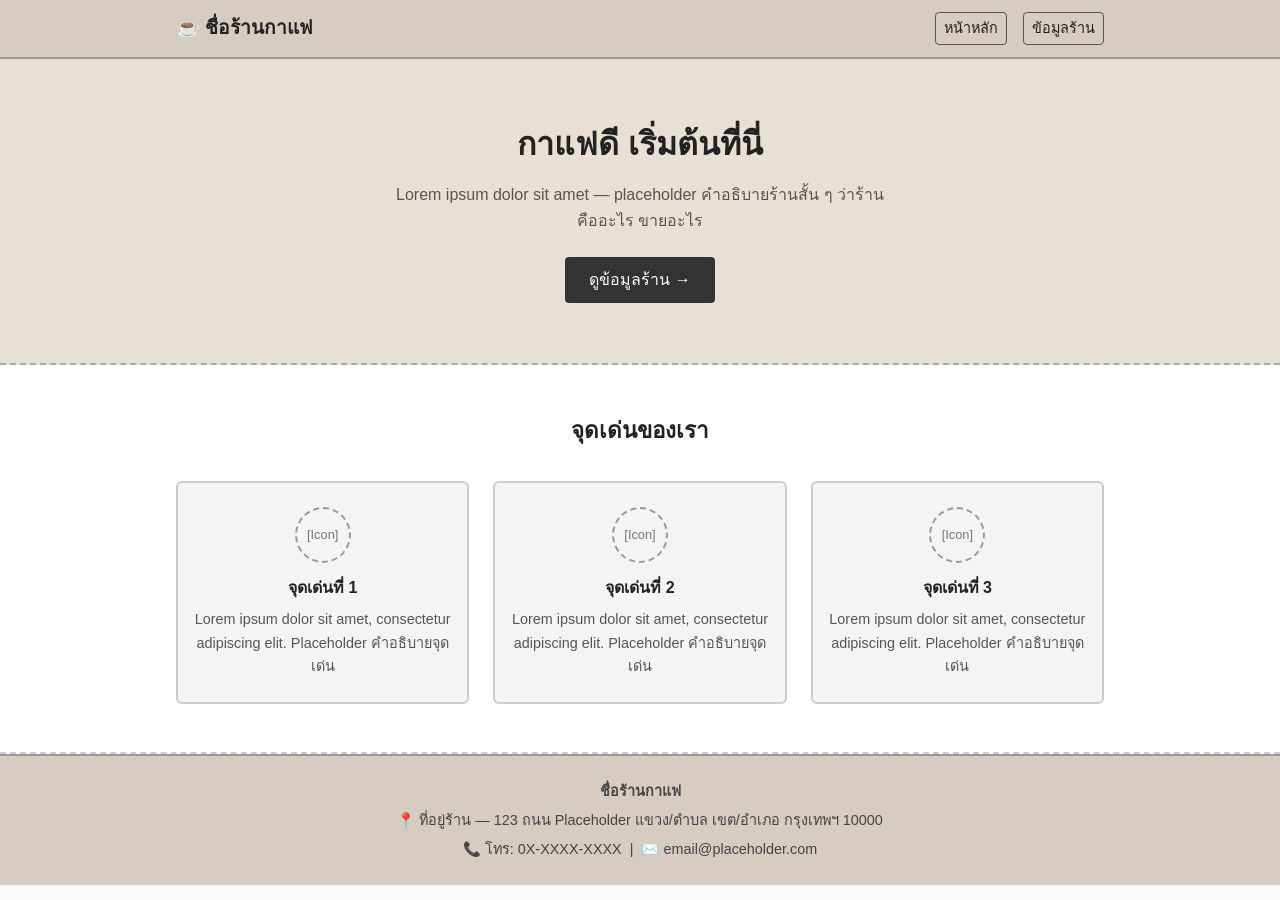
==== index.html @ 0f894d9c "Initial commit: สร้างเว็บขายกาแฟแบบ static 2 หน้า เน้นดูโครงสร้าง (skeleton)" ====
<!DOCTYPE html>
<html lang="th">
<head>
  <meta charset="UTF-8" />
  <meta name="viewport" content="width=device-width, initial-scale=1.0" />
  <title>ชื่อร้านกาแฟ — หน้าหลัก</title>
  <link rel="stylesheet" href="style.css" />
</head>
<body>

  <!-- ===== HEADER ===== -->
  <header class="site-header">
    <div class="container header-inner">
      <a href="index.html" class="logo">☕ ชื่อร้านกาแฟ</a>
      <nav class="nav">
        <a href="index.html">หน้าหลัก</a>
        <a href="info.html">ข้อมูลร้าน</a>
      </nav>
    </div>
  </header>

  <!-- ===== HERO ===== -->
  <section class="hero">
    <div class="container hero-inner">
      <h1 class="hero-title">กาแฟดี เริ่มต้นที่นี่</h1>
      <p class="hero-sub">Lorem ipsum dolor sit amet — placeholder คำอธิบายร้านสั้น ๆ ว่าร้านคืออะไร ขายอะไร</p>
      <a href="info.html" class="btn-cta">ดูข้อมูลร้าน →</a>
    </div>
  </section>

  <!-- ===== FEATURES (จุดเด่น 3 ข้อ) ===== -->
  <section class="features">
    <div class="container">
      <h2 class="section-title">จุดเด่นของเรา</h2>
      <div class="features-grid">

        <!-- Feature 1 -->
        <div class="feature-card">
          <div class="feature-icon">[Icon]</div>
          <h3>จุดเด่นที่ 1</h3>
          <p>Lorem ipsum dolor sit amet, consectetur adipiscing elit. Placeholder คำอธิบายจุดเด่น</p>
        </div>

        <!-- Feature 2 -->
        <div class="feature-card">
          <div class="feature-icon">[Icon]</div>
          <h3>จุดเด่นที่ 2</h3>
          <p>Lorem ipsum dolor sit amet, consectetur adipiscing elit. Placeholder คำอธิบายจุดเด่น</p>
        </div>

        <!-- Feature 3 -->
        <div class="feature-card">
          <div class="feature-icon">[Icon]</div>
          <h3>จุดเด่นที่ 3</h3>
          <p>Lorem ipsum dolor sit amet, consectetur adipiscing elit. Placeholder คำอธิบายจุดเด่น</p>
        </div>

      </div>
    </div>
  </section>

  <!-- ===== FOOTER ===== -->
  <footer class="site-footer">
    <div class="container footer-inner">
      <p><strong>ชื่อร้านกาแฟ</strong></p>
      <p>📍 ที่อยู่ร้าน — 123 ถนน Placeholder แขวง/ตำบล เขต/อำเภอ กรุงเทพฯ 10000</p>
      <p>📞 โทร: 0X-XXXX-XXXX &nbsp;|&nbsp; ✉️ email@placeholder.com</p>
    </div>
  </footer>

</body>
</html>
---- style.css ----
/* ============================================================
   style.css — Coffee Shop Skeleton
   โครงสร้าง CSS สำหรับ 2 หน้า: index.html & info.html
   ============================================================ */

/* ----- RESET & BASE ----- */
*, *::before, *::after {
  box-sizing: border-box;
  margin: 0;
  padding: 0;
}

body {
  font-family: sans-serif;
  font-size: 16px;
  line-height: 1.6;
  color: #222;
  background: #f9f9f9;
}

a {
  color: inherit;
  text-decoration: none;
}

ul {
  list-style: none;
}

/* ----- CONTAINER ----- */
.container {
  width: 100%;
  max-width: 960px;
  margin: 0 auto;
  padding: 0 16px;
}


/* ============================================================
   HEADER
   ============================================================ */
.site-header {
  background: #d6ccc2;        /* placeholder สี header */
  border-bottom: 2px solid #999;
  padding: 12px 0;
}

.header-inner {
  display: flex;
  align-items: center;
  justify-content: space-between;
  flex-wrap: wrap;
  gap: 8px;
}

.logo {
  font-size: 1.2rem;
  font-weight: bold;
}

/* ----- NAV ----- */
.nav {
  display: flex;
  gap: 16px;
}

.nav a {
  padding: 4px 8px;
  border: 1px solid #555;
  border-radius: 4px;
  font-size: 0.9rem;
}

.nav a:hover {
  background: #bbb;
}


/* ============================================================
   HERO (index.html)
   ============================================================ */
.hero {
  background: #e9e0d5;        /* placeholder สี hero */
  border-bottom: 2px dashed #aaa;
  padding: 60px 0;
}

.hero-inner {
  text-align: center;
}

.hero-title {
  font-size: 2rem;
  margin-bottom: 12px;
}

.hero-sub {
  font-size: 1rem;
  color: #555;
  margin-bottom: 24px;
  max-width: 500px;
  margin-left: auto;
  margin-right: auto;
}

/* ----- CTA BUTTON ----- */
.btn-cta {
  display: inline-block;
  padding: 10px 24px;
  background: #333;
  color: #fff;
  border-radius: 4px;
  font-size: 1rem;
}

.btn-cta:hover {
  background: #555;
}


/* ============================================================
   FEATURES SECTION (index.html)
   ============================================================ */
.features {
  padding: 48px 0;
  background: #fff;
  border-bottom: 2px dashed #ccc;
}

.section-title {
  text-align: center;
  margin-bottom: 32px;
  font-size: 1.4rem;
}

/* ----- 3-COLUMN GRID ----- */
.features-grid {
  display: grid;
  grid-template-columns: repeat(3, 1fr);
  gap: 24px;
}

/* ----- FEATURE CARD ----- */
.feature-card {
  border: 2px solid #ccc;
  border-radius: 6px;
  padding: 24px 16px;
  background: #f4f4f4;
  text-align: center;
}

.feature-icon {
  width: 56px;
  height: 56px;
  border: 2px dashed #999;
  border-radius: 50%;
  display: flex;
  align-items: center;
  justify-content: center;
  margin: 0 auto 12px;
  font-size: 0.8rem;
  color: #777;
}

.feature-card h3 {
  margin-bottom: 8px;
  font-size: 1rem;
}

.feature-card p {
  font-size: 0.9rem;
  color: #555;
}


/* ============================================================
   PAGE TITLE (info.html)
   ============================================================ */
.page-title {
  background: #e9e0d5;
  border-bottom: 2px dashed #aaa;
  padding: 32px 0;
}

.page-title h1 {
  font-size: 1.8rem;
  margin-bottom: 8px;
}

.page-title p {
  color: #555;
  font-size: 0.95rem;
}


/* ============================================================
   SHOP INFO — 2-COLUMN LAYOUT (info.html)
   ============================================================ */
.shop-info {
  padding: 48px 0;
  background: #fff;
  border-bottom: 2px dashed #ccc;
}

/* ----- 2-COLUMN GRID ----- */
.info-grid {
  display: grid;
  grid-template-columns: 1fr 1fr;  /* ซ้าย | ขวา */
  gap: 32px;
  align-items: start;
}

/* ----- LEFT: ข้อมูลร้าน ----- */
.info-details h2 {
  font-size: 1.2rem;
  margin-bottom: 20px;
  border-bottom: 1px solid #ddd;
  padding-bottom: 8px;
}

.info-block {
  margin-bottom: 24px;
}

.info-block h3 {
  font-size: 0.95rem;
  margin-bottom: 8px;
  color: #333;
}

.info-block p {
  font-size: 0.9rem;
  color: #555;
}

/* ----- HOURS LIST ----- */
.hours-list li {
  display: flex;
  justify-content: space-between;
  padding: 4px 0;
  border-bottom: 1px dotted #ddd;
  font-size: 0.9rem;
  color: #555;
}

/* ----- RIGHT: แผนที่ ----- */
.info-map h2 {
  font-size: 1.2rem;
  margin-bottom: 20px;
  border-bottom: 1px solid #ddd;
  padding-bottom: 8px;
}

.map-placeholder {
  width: 100%;
  height: 240px;
  background: #ddd;
  border: 2px dashed #999;
  border-radius: 6px;
  display: flex;
  flex-direction: column;
  align-items: center;
  justify-content: center;
  text-align: center;
  color: #666;
  font-size: 0.95rem;
  line-height: 2;
}


/* ============================================================
   MENU TABLE (info.html)
   ============================================================ */
.menu-section {
  padding: 48px 0;
  background: #f9f9f9;
  border-bottom: 2px dashed #ccc;
}

.menu-section h2 {
  font-size: 1.2rem;
  margin-bottom: 20px;
}

.menu-table {
  width: 100%;
  border-collapse: collapse;
  font-size: 0.9rem;
}

.menu-table thead {
  background: #d6ccc2;
}

.menu-table th,
.menu-table td {
  border: 1px solid #ccc;
  padding: 10px 12px;
  text-align: left;
  vertical-align: top;
}

.menu-table tbody tr:nth-child(even) {
  background: #f0ece8;
}

.menu-table tbody tr:hover {
  background: #e6dfd8;
}


/* ============================================================
   FOOTER
   ============================================================ */
.site-footer {
  background: #d6ccc2;
  border-top: 2px solid #999;
  padding: 24px 0;
}

.footer-inner {
  text-align: center;
  font-size: 0.9rem;
  color: #444;
  display: flex;
  flex-direction: column;
  gap: 6px;
}


/* ============================================================
   RESPONSIVE — MOBILE (max-width: 600px)
   ============================================================ */
@media (max-width: 600px) {

  /* Hero */
  .hero {
    padding: 40px 0;
  }

  .hero-title {
    font-size: 1.4rem;
  }

  /* Features: 3 คอลัมน์ → 1 คอลัมน์ */
  .features-grid {
    grid-template-columns: 1fr;
  }

  /* Info: 2 คอลัมน์ → 1 คอลัมน์ (ซ้ายก่อน ขวาทีหลัง) */
  .info-grid {
    grid-template-columns: 1fr;
  }

  /* Table scroll แนวนอนบน mobile */
  .menu-section {
    overflow-x: auto;
  }

  .menu-table {
    min-width: 480px;
  }
}
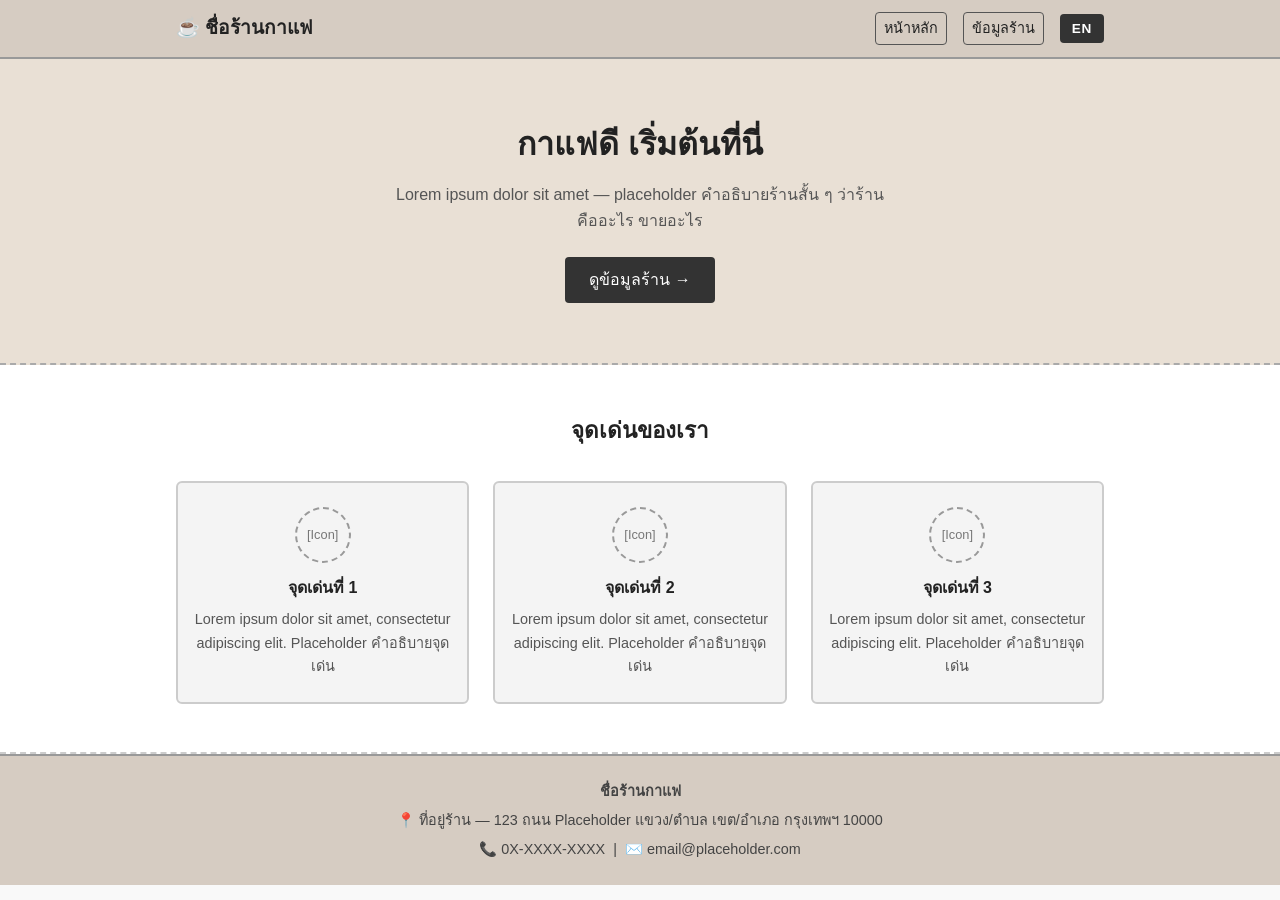
==== commit ab4771e0: "AI update: ขอเพิ่ม ภาษา Eng ด้วย สามารถสลับภาษาได้ TH:EN" ====
--- a/index.html
+++ b/index.html
@@ -11,10 +11,11 @@
   <!-- ===== HEADER ===== -->
   <header class="site-header">
     <div class="container header-inner">
-      <a href="index.html" class="logo">☕ ชื่อร้านกาแฟ</a>
+      <a href="index.html" class="logo">☕ <span data-th="ชื่อร้านกาแฟ" data-en="Coffee Shop Name">ชื่อร้านกาแฟ</span></a>
       <nav class="nav">
-        <a href="index.html">หน้าหลัก</a>
-        <a href="info.html">ข้อมูลร้าน</a>
+        <a href="index.html" data-th="หน้าหลัก" data-en="Home">หน้าหลัก</a>
+        <a href="info.html" data-th="ข้อมูลร้าน" data-en="About">ข้อมูลร้าน</a>
+        <button class="lang-toggle" id="langToggle" aria-label="Switch language">EN</button>
       </nav>
     </div>
   </header>
@@ -22,37 +23,37 @@
   <!-- ===== HERO ===== -->
   <section class="hero">
     <div class="container hero-inner">
-      <h1 class="hero-title">กาแฟดี เริ่มต้นที่นี่</h1>
-      <p class="hero-sub">Lorem ipsum dolor sit amet — placeholder คำอธิบายร้านสั้น ๆ ว่าร้านคืออะไร ขายอะไร</p>
-      <a href="info.html" class="btn-cta">ดูข้อมูลร้าน →</a>
+      <h1 class="hero-title" data-th="กาแฟดี เริ่มต้นที่นี่" data-en="Great Coffee Starts Here">กาแฟดี เริ่มต้นที่นี่</h1>
+      <p class="hero-sub" data-th="Lorem ipsum dolor sit amet — placeholder คำอธิบายร้านสั้น ๆ ว่าร้านคืออะไร ขายอะไร" data-en="Lorem ipsum dolor sit amet — a short placeholder description of what the shop is and what we offer.">Lorem ipsum dolor sit amet — placeholder คำอธิบายร้านสั้น ๆ ว่าร้านคืออะไร ขายอะไร</p>
+      <a href="info.html" class="btn-cta" data-th="ดูข้อมูลร้าน →" data-en="Shop Info →">ดูข้อมูลร้าน →</a>
     </div>
   </section>
 
   <!-- ===== FEATURES (จุดเด่น 3 ข้อ) ===== -->
   <section class="features">
     <div class="container">
-      <h2 class="section-title">จุดเด่นของเรา</h2>
+      <h2 class="section-title" data-th="จุดเด่นของเรา" data-en="Our Highlights">จุดเด่นของเรา</h2>
       <div class="features-grid">
 
         <!-- Feature 1 -->
         <div class="feature-card">
           <div class="feature-icon">[Icon]</div>
-          <h3>จุดเด่นที่ 1</h3>
-          <p>Lorem ipsum dolor sit amet, consectetur adipiscing elit. Placeholder คำอธิบายจุดเด่น</p>
+          <h3 data-th="จุดเด่นที่ 1" data-en="Highlight #1">จุดเด่นที่ 1</h3>
+          <p data-th="Lorem ipsum dolor sit amet, consectetur adipiscing elit. Placeholder คำอธิบายจุดเด่น" data-en="Lorem ipsum dolor sit amet, consectetur adipiscing elit. Placeholder feature description.">Lorem ipsum dolor sit amet, consectetur adipiscing elit. Placeholder คำอธิบายจุดเด่น</p>
         </div>
 
         <!-- Feature 2 -->
         <div class="feature-card">
           <div class="feature-icon">[Icon]</div>
-          <h3>จุดเด่นที่ 2</h3>
-          <p>Lorem ipsum dolor sit amet, consectetur adipiscing elit. Placeholder คำอธิบายจุดเด่น</p>
+          <h3 data-th="จุดเด่นที่ 2" data-en="Highlight #2">จุดเด่นที่ 2</h3>
+          <p data-th="Lorem ipsum dolor sit amet, consectetur adipiscing elit. Placeholder คำอธิบายจุดเด่น" data-en="Lorem ipsum dolor sit amet, consectetur adipiscing elit. Placeholder feature description.">Lorem ipsum dolor sit amet, consectetur adipiscing elit. Placeholder คำอธิบายจุดเด่น</p>
         </div>
 
         <!-- Feature 3 -->
         <div class="feature-card">
           <div class="feature-icon">[Icon]</div>
-          <h3>จุดเด่นที่ 3</h3>
-          <p>Lorem ipsum dolor sit amet, consectetur adipiscing elit. Placeholder คำอธิบายจุดเด่น</p>
+          <h3 data-th="จุดเด่นที่ 3" data-en="Highlight #3">จุดเด่นที่ 3</h3>
+          <p data-th="Lorem ipsum dolor sit amet, consectetur adipiscing elit. Placeholder คำอธิบายจุดเด่น" data-en="Lorem ipsum dolor sit amet, consectetur adipiscing elit. Placeholder feature description.">Lorem ipsum dolor sit amet, consectetur adipiscing elit. Placeholder คำอธิบายจุดเด่น</p>
         </div>
 
       </div>
@@ -62,11 +63,12 @@
   <!-- ===== FOOTER ===== -->
   <footer class="site-footer">
     <div class="container footer-inner">
-      <p><strong>ชื่อร้านกาแฟ</strong></p>
-      <p>📍 ที่อยู่ร้าน — 123 ถนน Placeholder แขวง/ตำบล เขต/อำเภอ กรุงเทพฯ 10000</p>
-      <p>📞 โทร: 0X-XXXX-XXXX &nbsp;|&nbsp; ✉️ email@placeholder.com</p>
+      <p><strong data-th="ชื่อร้านกาแฟ" data-en="Coffee Shop Name">ชื่อร้านกาแฟ</strong></p>
+      <p data-th="📍 ที่อยู่ร้าน — 123 ถนน Placeholder แขวง/ตำบล เขต/อำเภอ กรุงเทพฯ 10000" data-en="📍 Shop Address — 123 Placeholder Rd, Sub-district, District, Bangkok 10000">📍 ที่อยู่ร้าน — 123 ถนน Placeholder แขวง/ตำบล เขต/อำเภอ กรุงเทพฯ 10000</p>
+      <p>📞 0X-XXXX-XXXX &nbsp;|&nbsp; ✉️ email@placeholder.com</p>
     </div>
   </footer>
 
+  <script src="lang.js"></script>
 </body>
 </html>
--- a/style.css
+++ b/style.css
@@ -40,7 +40,7 @@
    HEADER
    ============================================================ */
 .site-header {
-  background: #d6ccc2;        /* placeholder สี header */
+  background: #d6ccc2;
   border-bottom: 2px solid #999;
   padding: 12px 0;
 }
@@ -61,6 +61,7 @@
 /* ----- NAV ----- */
 .nav {
   display: flex;
+  align-items: center;
   gap: 16px;
 }
 
@@ -75,12 +76,31 @@
   background: #bbb;
 }
 
+/* ----- LANGUAGE TOGGLE BUTTON ----- */
+.lang-toggle {
+  padding: 4px 12px;
+  background: #333;
+  color: #fff;
+  border: none;
+  border-radius: 4px;
+  font-size: 0.85rem;
+  font-weight: bold;
+  cursor: pointer;
+  letter-spacing: 0.05em;
+  transition: background 0.2s;
+  line-height: 1.6;
+}
+
+.lang-toggle:hover {
+  background: #555;
+}
+
 
 /* ============================================================
    HERO (index.html)
    ============================================================ */
 .hero {
-  background: #e9e0d5;        /* placeholder สี hero */
+  background: #e9e0d5;
   border-bottom: 2px dashed #aaa;
   padding: 60px 0;
 }
@@ -205,7 +225,7 @@
 /* ----- 2-COLUMN GRID ----- */
 .info-grid {
   display: grid;
-  grid-template-columns: 1fr 1fr;  /* ซ้าย | ขวา */
+  grid-template-columns: 1fr 1fr;
   gap: 32px;
   align-items: start;
 }
@@ -347,7 +367,7 @@
     grid-template-columns: 1fr;
   }
 
-  /* Info: 2 คอลัมน์ → 1 คอลัมน์ (ซ้ายก่อน ขวาทีหลัง) */
+  /* Info: 2 คอลัมน์ → 1 คอลัมน์ */
   .info-grid {
     grid-template-columns: 1fr;
   }
@@ -360,4 +380,10 @@
   .menu-table {
     min-width: 480px;
   }
-}
+
+  /* Nav wrap on mobile */
+  .nav {
+    flex-wrap: wrap;
+    gap: 8px;
+  }
+}
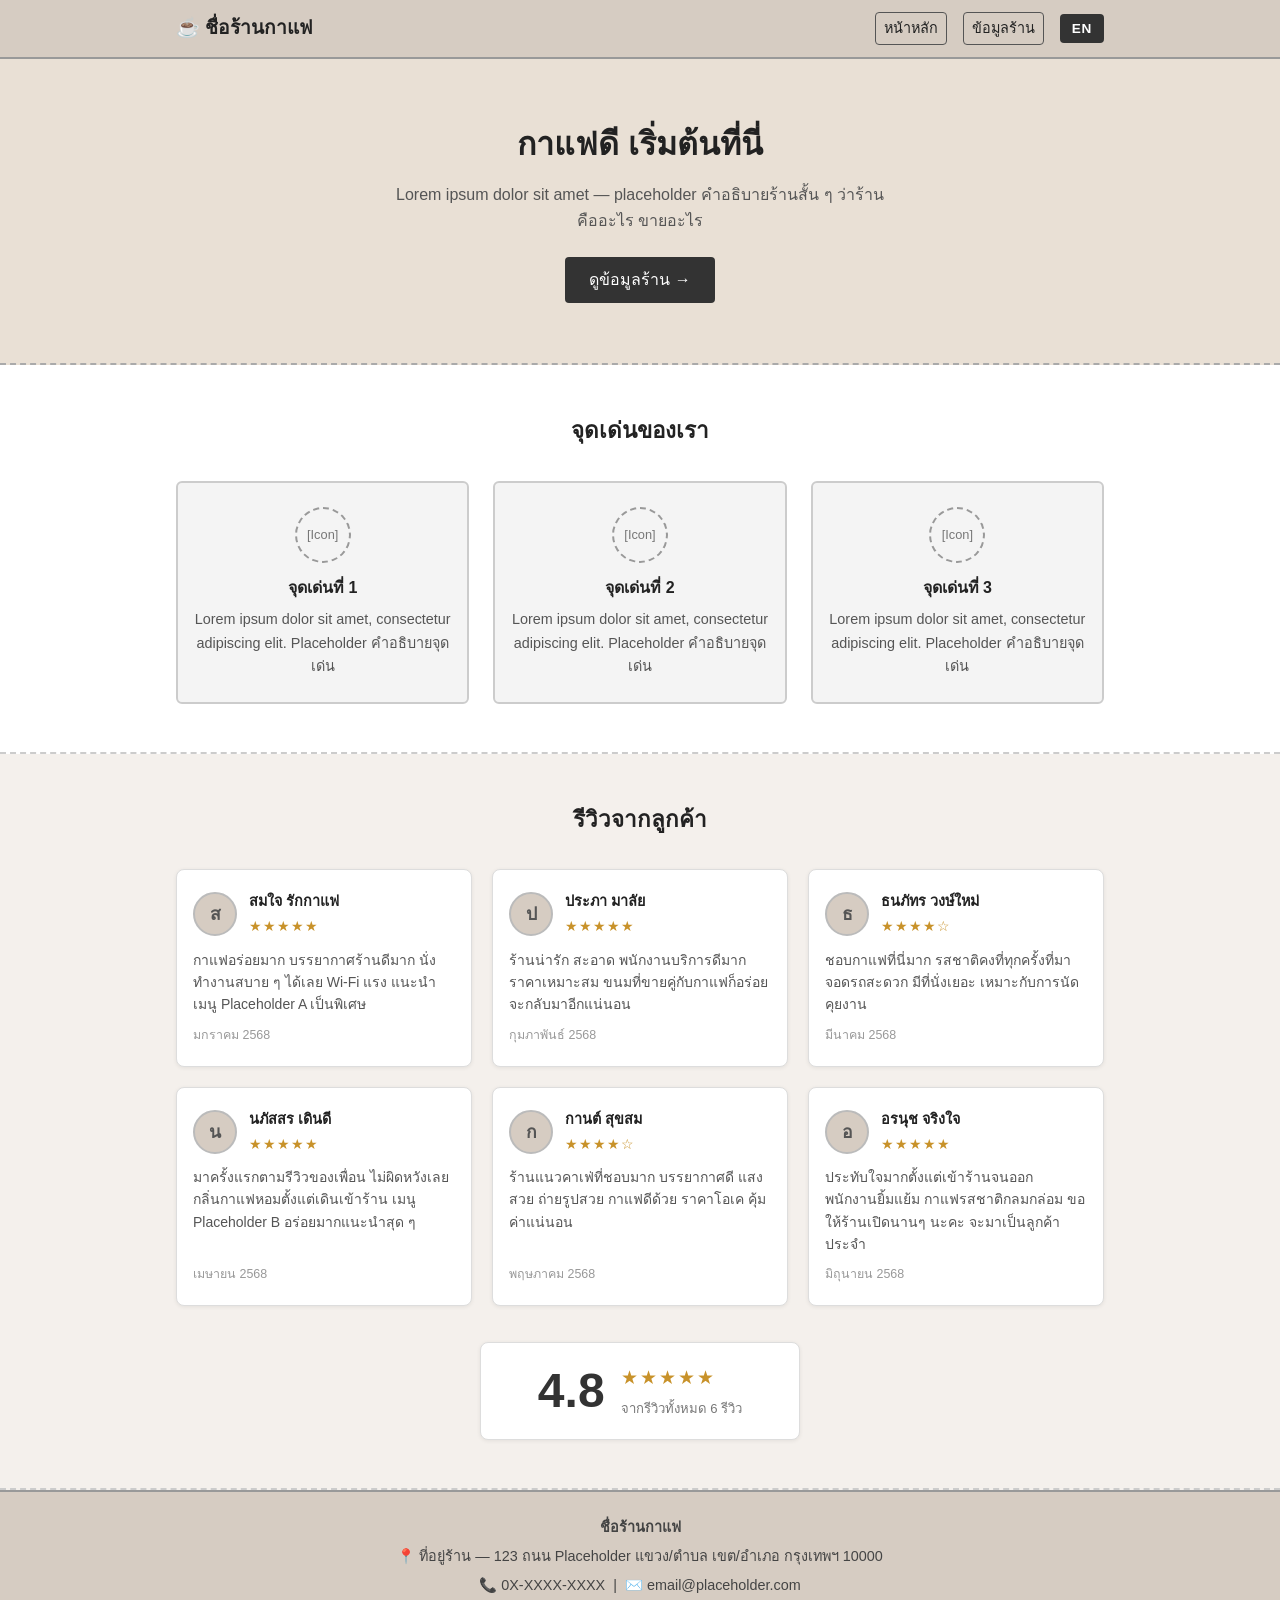
==== commit 1d449f48: "AI update: ขอเพิ่ม หน้า landing page ให้มี ส่วนของ รีวิว จากลูกค้าด้วย" ====
--- a/index.html
+++ b/index.html
@@ -60,6 +60,104 @@
     </div>
   </section>
 
+  <!-- ===== REVIEWS (รีวิวจากลูกค้า) ===== -->
+  <section class="reviews">
+    <div class="container">
+      <h2 class="section-title" data-th="รีวิวจากลูกค้า" data-en="Customer Reviews">รีวิวจากลูกค้า</h2>
+      <div class="reviews-grid">
+
+        <!-- Review 1 -->
+        <article class="review-card">
+          <div class="review-header">
+            <div class="review-avatar">ส</div>
+            <div class="review-meta">
+              <span class="review-name" data-th="สมใจ รักกาแฟ" data-en="Somjai R.">สมใจ รักกาแฟ</span>
+              <span class="review-stars" aria-label="5 stars">★★★★★</span>
+            </div>
+          </div>
+          <p class="review-text" data-th="กาแฟอร่อยมาก บรรยากาศร้านดีมาก นั่งทำงานสบาย ๆ ได้เลย Wi-Fi แรง แนะนำเมนู Placeholder A เป็นพิเศษ" data-en="Really delicious coffee, great atmosphere. Perfect place to work. Fast Wi-Fi. Highly recommend Menu Placeholder A!">กาแฟอร่อยมาก บรรยากาศร้านดีมาก นั่งทำงานสบาย ๆ ได้เลย Wi-Fi แรง แนะนำเมนู Placeholder A เป็นพิเศษ</p>
+          <span class="review-date" data-th="มกราคม 2568" data-en="January 2025">มกราคม 2568</span>
+        </article>
+
+        <!-- Review 2 -->
+        <article class="review-card">
+          <div class="review-header">
+            <div class="review-avatar">ป</div>
+            <div class="review-meta">
+              <span class="review-name" data-th="ประภา มาลัย" data-en="Prapha M.">ประภา มาลัย</span>
+              <span class="review-stars" aria-label="5 stars">★★★★★</span>
+            </div>
+          </div>
+          <p class="review-text" data-th="ร้านน่ารัก สะอาด พนักงานบริการดีมาก ราคาเหมาะสม ขนมที่ขายคู่กับกาแฟก็อร่อย จะกลับมาอีกแน่นอน" data-en="Cute and clean shop, excellent service, reasonable prices. The pastries that come with the coffee are delicious. Definitely coming back!">ร้านน่ารัก สะอาด พนักงานบริการดีมาก ราคาเหมาะสม ขนมที่ขายคู่กับกาแฟก็อร่อย จะกลับมาอีกแน่นอน</p>
+          <span class="review-date" data-th="กุมภาพันธ์ 2568" data-en="February 2025">กุมภาพันธ์ 2568</span>
+        </article>
+
+        <!-- Review 3 -->
+        <article class="review-card">
+          <div class="review-header">
+            <div class="review-avatar">ธ</div>
+            <div class="review-meta">
+              <span class="review-name" data-th="ธนภัทร วงษ์ใหม่" data-en="Thanapat W.">ธนภัทร วงษ์ใหม่</span>
+              <span class="review-stars" aria-label="4 stars">★★★★☆</span>
+            </div>
+          </div>
+          <p class="review-text" data-th="ชอบกาแฟที่นี่มาก รสชาติคงที่ทุกครั้งที่มา จอดรถสะดวก มีที่นั่งเยอะ เหมาะกับการนัดคุยงาน" data-en="Love the coffee here — consistent taste every visit. Easy parking, plenty of seating. Great spot for business meetings.">ชอบกาแฟที่นี่มาก รสชาติคงที่ทุกครั้งที่มา จอดรถสะดวก มีที่นั่งเยอะ เหมาะกับการนัดคุยงาน</p>
+          <span class="review-date" data-th="มีนาคม 2568" data-en="March 2025">มีนาคม 2568</span>
+        </article>
+
+        <!-- Review 4 -->
+        <article class="review-card">
+          <div class="review-header">
+            <div class="review-avatar">น</div>
+            <div class="review-meta">
+              <span class="review-name" data-th="นภัสสร เดินดี" data-en="Naphatsorn D.">นภัสสร เดินดี</span>
+              <span class="review-stars" aria-label="5 stars">★★★★★</span>
+            </div>
+          </div>
+          <p class="review-text" data-th="มาครั้งแรกตามรีวิวของเพื่อน ไม่ผิดหวังเลย กลิ่นกาแฟหอมตั้งแต่เดินเข้าร้าน เมนู Placeholder B อร่อยมากแนะนำสุด ๆ" data-en="First visit after a friend's recommendation — not disappointed at all! The coffee aroma hits you the moment you walk in. Menu Placeholder B is a must-try.">มาครั้งแรกตามรีวิวของเพื่อน ไม่ผิดหวังเลย กลิ่นกาแฟหอมตั้งแต่เดินเข้าร้าน เมนู Placeholder B อร่อยมากแนะนำสุด ๆ</p>
+          <span class="review-date" data-th="เมษายน 2568" data-en="April 2025">เมษายน 2568</span>
+        </article>
+
+        <!-- Review 5 -->
+        <article class="review-card">
+          <div class="review-header">
+            <div class="review-avatar">ก</div>
+            <div class="review-meta">
+              <span class="review-name" data-th="กานต์ สุขสม" data-en="Karn S.">กานต์ สุขสม</span>
+              <span class="review-stars" aria-label="4 stars">★★★★☆</span>
+            </div>
+          </div>
+          <p class="review-text" data-th="ร้านแนวคาเฟ่ที่ชอบมาก บรรยากาศดี แสงสวย ถ่ายรูปสวย กาแฟดีด้วย ราคาโอเค คุ้มค่าแน่นอน" data-en="Love this café-style shop. Great vibe, beautiful lighting — very photogenic. Good coffee too and reasonable pricing. Worth every baht.">ร้านแนวคาเฟ่ที่ชอบมาก บรรยากาศดี แสงสวย ถ่ายรูปสวย กาแฟดีด้วย ราคาโอเค คุ้มค่าแน่นอน</p>
+          <span class="review-date" data-th="พฤษภาคม 2568" data-en="May 2025">พฤษภาคม 2568</span>
+        </article>
+
+        <!-- Review 6 -->
+        <article class="review-card">
+          <div class="review-header">
+            <div class="review-avatar">อ</div>
+            <div class="review-meta">
+              <span class="review-name" data-th="อรนุช จริงใจ" data-en="Oranooch J.">อรนุช จริงใจ</span>
+              <span class="review-stars" aria-label="5 stars">★★★★★</span>
+            </div>
+          </div>
+          <p class="review-text" data-th="ประทับใจมากตั้งแต่เข้าร้านจนออก พนักงานยิ้มแย้ม กาแฟรสชาติกลมกล่อม ขอให้ร้านเปิดนานๆ นะคะ จะมาเป็นลูกค้าประจำ" data-en="Impressed from the moment I walked in until I left. Friendly staff, smooth and well-rounded coffee flavor. Hope the shop stays open for a long time — I'll be a regular!">ประทับใจมากตั้งแต่เข้าร้านจนออก พนักงานยิ้มแย้ม กาแฟรสชาติกลมกล่อม ขอให้ร้านเปิดนานๆ นะคะ จะมาเป็นลูกค้าประจำ</p>
+          <span class="review-date" data-th="มิถุนายน 2568" data-en="June 2025">มิถุนายน 2568</span>
+        </article>
+
+      </div>
+
+      <!-- Overall Rating Summary -->
+      <div class="reviews-summary">
+        <div class="summary-score">4.8</div>
+        <div class="summary-info">
+          <div class="summary-stars" aria-label="4.8 out of 5 stars">★★★★★</div>
+          <p class="summary-count" data-th="จากรีวิวทั้งหมด 6 รีวิว" data-en="Based on 6 reviews">จากรีวิวทั้งหมด 6 รีวิว</p>
+        </div>
+      </div>
+
+    </div>
+  </section>
+
   <!-- ===== FOOTER ===== -->
   <footer class="site-footer">
     <div class="container footer-inner">
--- a/style.css
+++ b/style.css
@@ -194,6 +194,130 @@
 
 
 /* ============================================================
+   REVIEWS SECTION (index.html)
+   ============================================================ */
+.reviews {
+  padding: 48px 0;
+  background: #f4f0ec;
+  border-bottom: 2px dashed #ccc;
+}
+
+/* ----- 3-COLUMN GRID (cards) ----- */
+.reviews-grid {
+  display: grid;
+  grid-template-columns: repeat(3, 1fr);
+  gap: 20px;
+  margin-bottom: 36px;
+}
+
+/* ----- REVIEW CARD ----- */
+.review-card {
+  background: #fff;
+  border: 1px solid #ddd;
+  border-radius: 8px;
+  padding: 20px 16px;
+  display: flex;
+  flex-direction: column;
+  gap: 10px;
+  box-shadow: 0 1px 4px rgba(0,0,0,0.07);
+}
+
+/* ----- HEADER: avatar + name/stars ----- */
+.review-header {
+  display: flex;
+  align-items: center;
+  gap: 12px;
+}
+
+.review-avatar {
+  width: 44px;
+  height: 44px;
+  border-radius: 50%;
+  background: #d6ccc2;
+  border: 2px solid #bbb;
+  display: flex;
+  align-items: center;
+  justify-content: center;
+  font-size: 1.1rem;
+  font-weight: bold;
+  color: #555;
+  flex-shrink: 0;
+}
+
+.review-meta {
+  display: flex;
+  flex-direction: column;
+  gap: 2px;
+}
+
+.review-name {
+  font-weight: bold;
+  font-size: 0.9rem;
+  color: #222;
+}
+
+.review-stars {
+  color: #c8922a;
+  font-size: 0.9rem;
+  letter-spacing: 1px;
+}
+
+/* ----- BODY: review text ----- */
+.review-text {
+  font-size: 0.875rem;
+  color: #555;
+  line-height: 1.6;
+  flex: 1;
+}
+
+/* ----- FOOTER: date ----- */
+.review-date {
+  font-size: 0.78rem;
+  color: #999;
+  display: block;
+}
+
+/* ----- OVERALL RATING SUMMARY ----- */
+.reviews-summary {
+  display: flex;
+  align-items: center;
+  justify-content: center;
+  gap: 16px;
+  background: #fff;
+  border: 1px solid #ddd;
+  border-radius: 8px;
+  padding: 20px 28px;
+  max-width: 320px;
+  margin: 0 auto;
+  box-shadow: 0 1px 4px rgba(0,0,0,0.07);
+}
+
+.summary-score {
+  font-size: 3rem;
+  font-weight: bold;
+  color: #333;
+  line-height: 1;
+}
+
+.summary-info {
+  display: flex;
+  flex-direction: column;
+  gap: 4px;
+}
+
+.summary-stars {
+  color: #c8922a;
+  font-size: 1.2rem;
+  letter-spacing: 2px;
+}
+
+.summary-count {
+  font-size: 0.82rem;
+  color: #777;
+}
+
+
+/* ============================================================
    PAGE TITLE (info.html)
    ============================================================ */
 .page-title {
@@ -349,6 +473,17 @@
 
 
 /* ============================================================
+   RESPONSIVE — TABLET (max-width: 768px)
+   ============================================================ */
+@media (max-width: 768px) {
+  /* Reviews: 3 คอลัมน์ → 2 คอลัมน์ */
+  .reviews-grid {
+    grid-template-columns: repeat(2, 1fr);
+  }
+}
+
+
+/* ============================================================
    RESPONSIVE — MOBILE (max-width: 600px)
    ============================================================ */
 @media (max-width: 600px) {
@@ -364,6 +499,11 @@
 
   /* Features: 3 คอลัมน์ → 1 คอลัมน์ */
   .features-grid {
+    grid-template-columns: 1fr;
+  }
+
+  /* Reviews: 2 คอลัมน์ → 1 คอลัมน์ */
+  .reviews-grid {
     grid-template-columns: 1fr;
   }
 
